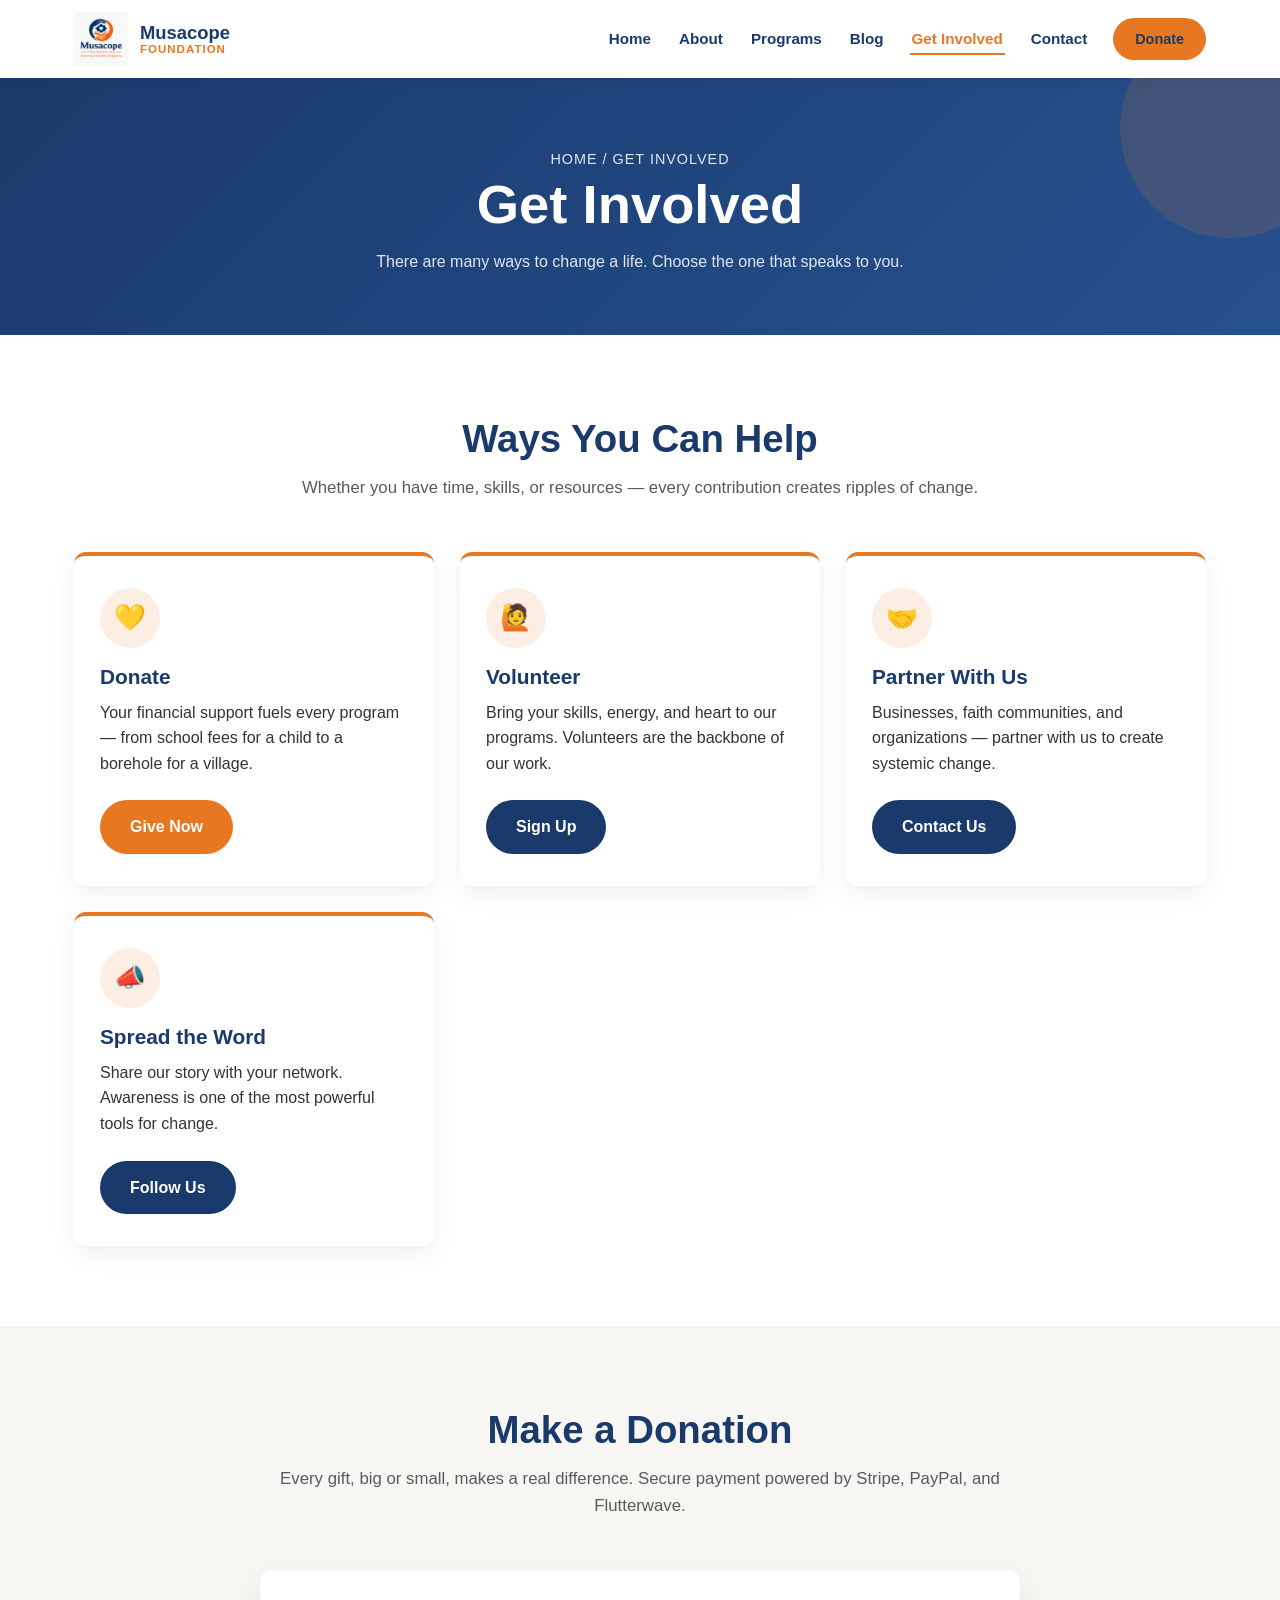
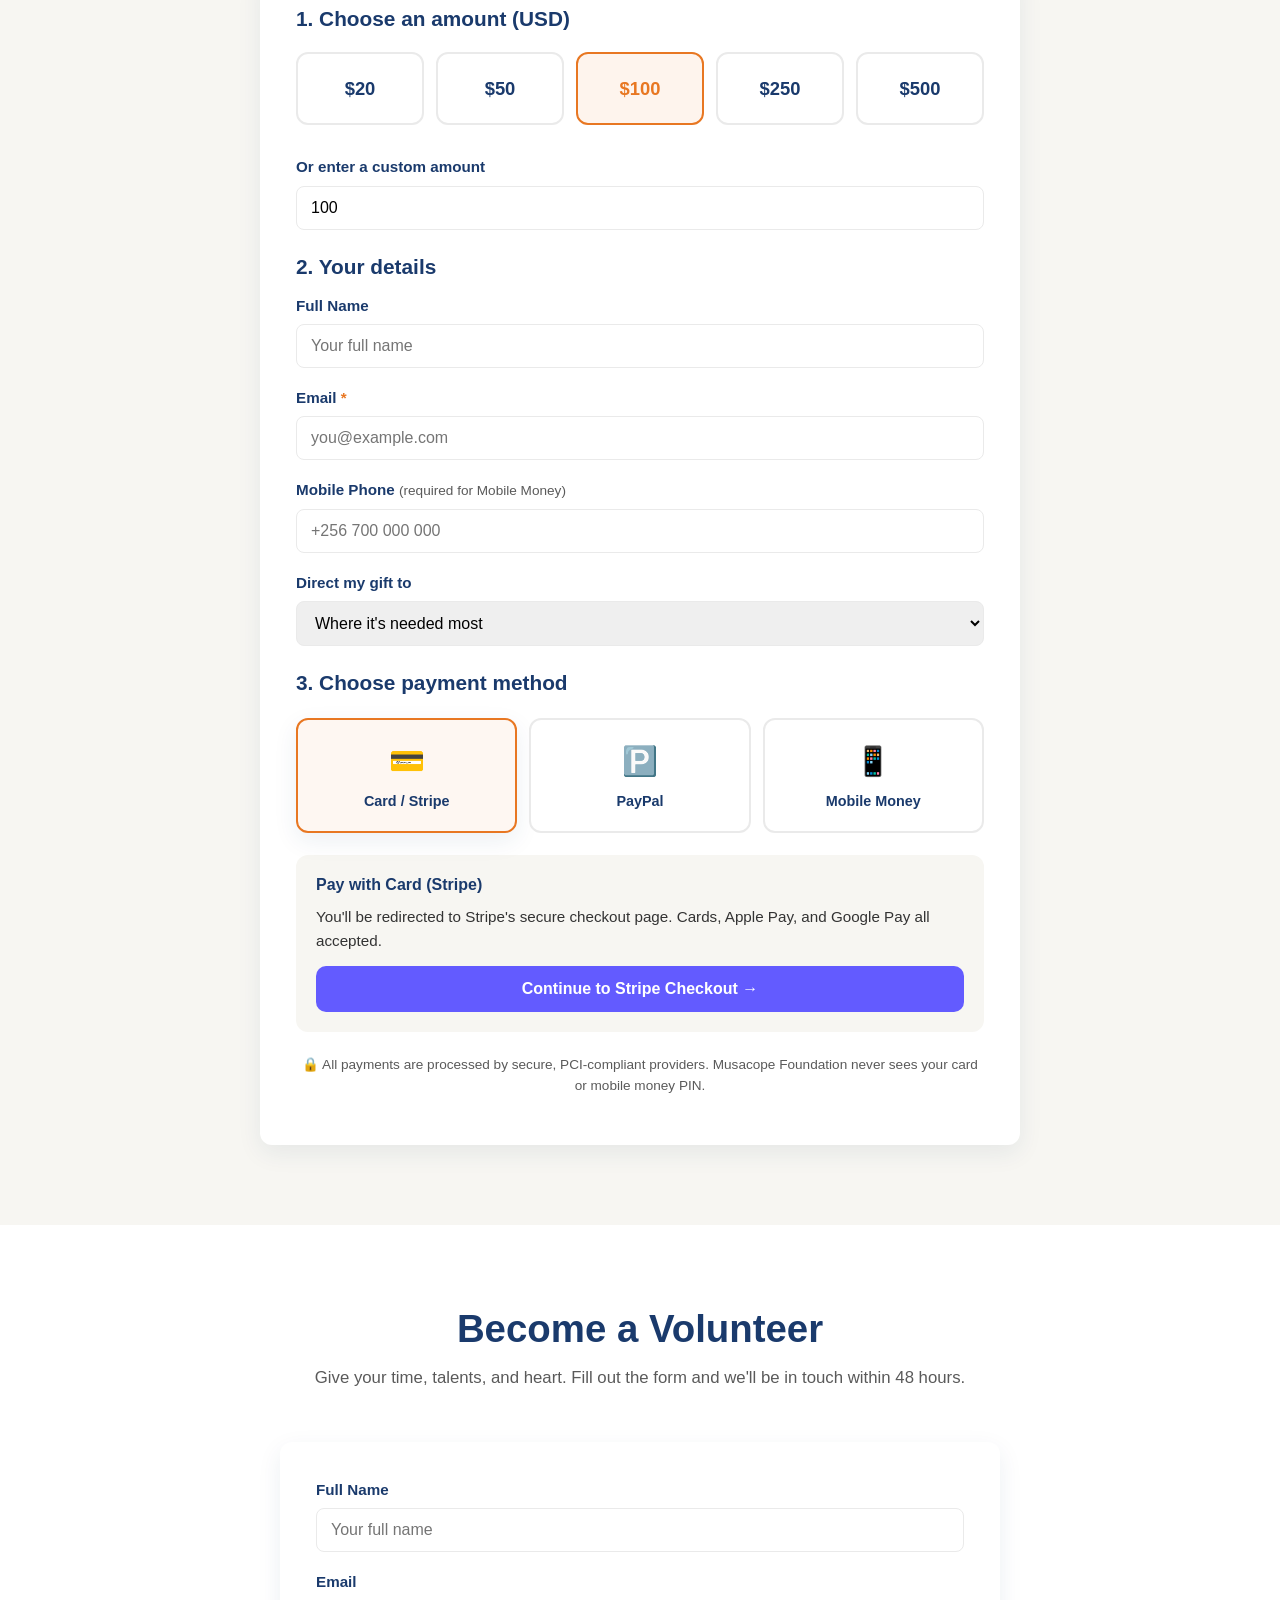
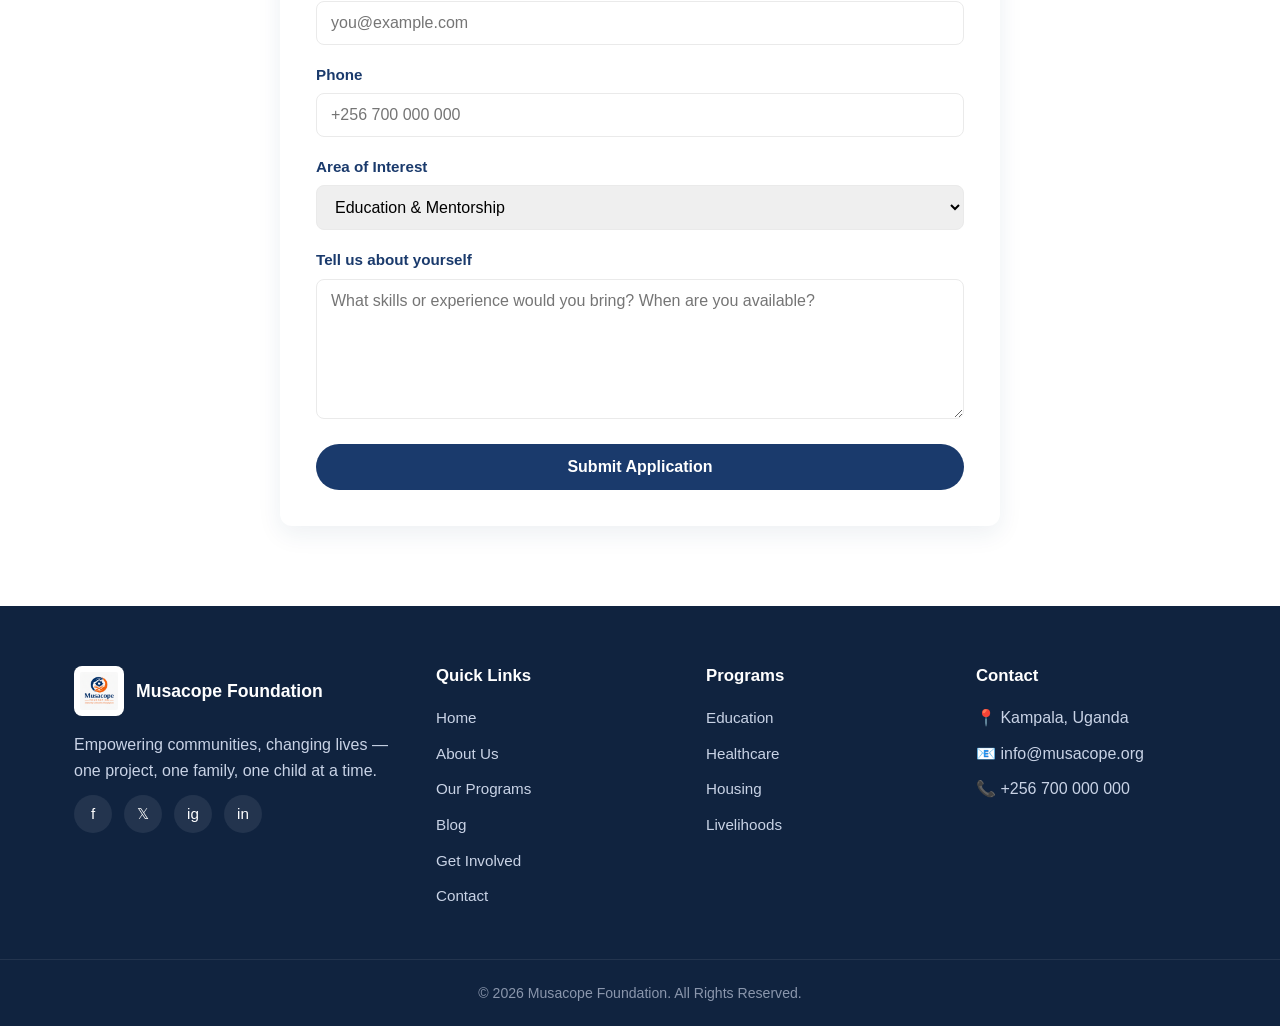
==== get-involved.html @ c52f3615 "Musacope Foundation Website" ====
<!DOCTYPE html>
<html lang="en">
<head>
  <meta charset="UTF-8" />
  <meta name="viewport" content="width=device-width, initial-scale=1.0" />
  <title>Get Involved | Musacope Foundation</title>
  <link rel="icon" href="images/logo.png" />
  <link rel="stylesheet" href="styles.css" />
</head>
<body>

  <nav class="navbar">
    <div class="nav-container">
      <a href="index.html" class="nav-logo">
        <img src="images/logo.png" alt="Musacope Foundation logo" />
        <div class="nav-logo-text"><span class="brand">Musacope</span><span class="sub">FOUNDATION</span></div>
      </a>
      <button class="hamburger" aria-label="Menu"><span></span><span></span><span></span></button>
      <ul class="nav-links">
        <li><a href="index.html">Home</a></li>
        <li><a href="about.html">About</a></li>
        <li><a href="programs.html">Programs</a></li>
        <li><a href="blog.html">Blog</a></li>
        <li><a href="get-involved.html">Get Involved</a></li>
        <li><a href="contact.html">Contact</a></li>
        <li><a href="#donate" class="btn btn-primary">Donate</a></li>
      </ul>
    </div>
  </nav>

  <header class="page-header">
    <div class="container">
      <p class="breadcrumb">Home / Get Involved</p>
      <h1>Get Involved</h1>
      <p>There are many ways to change a life. Choose the one that speaks to you.</p>
    </div>
  </header>

  <section>
    <div class="container">
      <h2 class="section-title">Ways You Can Help</h2>
      <p class="section-subtitle">Whether you have time, skills, or resources — every contribution creates ripples of change.</p>
      <div class="cards-grid">
        <div class="card">
          <div class="card-icon">💛</div><h3>Donate</h3>
          <p>Your financial support fuels every program — from school fees for a child to a borehole for a village.</p>
          <a href="#donate" class="btn btn-primary" style="margin-top:12px;">Give Now</a>
        </div>
        <div class="card">
          <div class="card-icon">🙋</div><h3>Volunteer</h3>
          <p>Bring your skills, energy, and heart to our programs. Volunteers are the backbone of our work.</p>
          <a href="#volunteer" class="btn btn-navy" style="margin-top:12px;">Sign Up</a>
        </div>
        <div class="card">
          <div class="card-icon">🤝</div><h3>Partner With Us</h3>
          <p>Businesses, faith communities, and organizations — partner with us to create systemic change.</p>
          <a href="contact.html" class="btn btn-navy" style="margin-top:12px;">Contact Us</a>
        </div>
        <div class="card">
          <div class="card-icon">📣</div><h3>Spread the Word</h3>
          <p>Share our story with your network. Awareness is one of the most powerful tools for change.</p>
          <a href="#" class="btn btn-navy" style="margin-top:12px;">Follow Us</a>
        </div>
      </div>
    </div>
  </section>

  <!-- DONATE with real payment options -->
  <section class="section-alt" id="donate">
    <div class="container">
      <h2 class="section-title">Make a Donation</h2>
      <p class="section-subtitle">Every gift, big or small, makes a real difference. Secure payment powered by Stripe, PayPal, and Flutterwave.</p>

      <div class="form-box" style="max-width:760px; margin:0 auto;">

        <h3 style="margin-bottom:14px;">1. Choose an amount (USD)</h3>
        <div class="donate-options">
          <div class="donate-option" data-amount="20">$20</div>
          <div class="donate-option" data-amount="50">$50</div>
          <div class="donate-option selected" data-amount="100">$100</div>
          <div class="donate-option" data-amount="250">$250</div>
          <div class="donate-option" data-amount="500">$500</div>
        </div>

        <div class="form-group">
          <label for="customAmount">Or enter a custom amount</label>
          <input type="number" id="customAmount" value="100" min="1" step="1" />
        </div>

        <h3 style="margin:24px 0 14px;">2. Your details</h3>
        <div class="form-group">
          <label for="donorName">Full Name</label>
          <input type="text" id="donorName" placeholder="Your full name" required />
        </div>
        <div class="form-group">
          <label for="donorEmail">Email <span style="color:var(--orange);">*</span></label>
          <input type="email" id="donorEmail" placeholder="you@example.com" required />
        </div>
        <div class="form-group">
          <label for="donorPhone">Mobile Phone <span style="color:var(--gray); font-weight:400; font-size:0.85rem;">(required for Mobile Money)</span></label>
          <input type="tel" id="donorPhone" placeholder="+256 700 000 000" />
        </div>
        <div class="form-group">
          <label for="cause">Direct my gift to</label>
          <select id="cause">
            <option value="general">Where it's needed most</option>
            <option value="education">Education</option>
            <option value="healthcare">Healthcare</option>
            <option value="shelter">Shelter & Housing</option>
            <option value="livelihoods">Livelihoods</option>
            <option value="wash">Water & Sanitation</option>
          </select>
        </div>

        <h3 style="margin:24px 0 14px;">3. Choose payment method</h3>
        <div class="payment-methods">
          <div class="payment-method selected" data-method="stripe">
            <span class="pm-icon">💳</span>
            <span class="pm-label">Card / Stripe</span>
          </div>
          <div class="payment-method" data-method="paypal">
            <span class="pm-icon">🅿️</span>
            <span class="pm-label">PayPal</span>
          </div>
          <div class="payment-method" data-method="momo">
            <span class="pm-icon">📱</span>
            <span class="pm-label">Mobile Money</span>
          </div>
        </div>

        <!-- Stripe panel -->
        <div class="payment-panel active" id="panel-stripe">
          <h4>Pay with Card (Stripe)</h4>
          <p>You'll be redirected to Stripe's secure checkout page. Cards, Apple Pay, and Google Pay all accepted.</p>
          <button id="payStripe" class="provider-btn provider-stripe">
            <span>Continue to Stripe Checkout →</span>
          </button>
        </div>

        <!-- PayPal panel -->
        <div class="payment-panel" id="panel-paypal">
          <h4>Pay with PayPal</h4>
          <p>Pay with your PayPal balance, bank account, or credit/debit card via PayPal.</p>
          <div id="paypal-buttons" style="margin-top:14px;"></div>
        </div>

        <!-- Mobile Money panel -->
        <div class="payment-panel" id="panel-momo">
          <h4>Pay with Mobile Money</h4>
          <p>Supports <strong>MTN Mobile Money</strong> & <strong>Airtel Money</strong> (Uganda), M-Pesa (Kenya), plus mobile money across Ghana, Tanzania, Rwanda, and more via Flutterwave. You'll receive a prompt on your phone to approve the payment.</p>
          <button id="payFlutterwave" class="provider-btn provider-flutterwave">
            <span>📱 Pay with Mobile Money</span>
          </button>
        </div>

        <div id="donationResult"></div>

        <p class="form-note" style="text-align:center; margin-top:22px;">🔒 All payments are processed by secure, PCI-compliant providers. Musacope Foundation never sees your card or mobile money PIN.</p>
      </div>
    </div>
  </section>

  <!-- VOLUNTEER -->
  <section id="volunteer">
    <div class="container">
      <h2 class="section-title">Become a Volunteer</h2>
      <p class="section-subtitle">Give your time, talents, and heart. Fill out the form and we'll be in touch within 48 hours.</p>

      <div class="form-box" style="max-width:720px; margin:0 auto;">
        <form class="js-formsubmit" action="https://formsubmit.co/info@musacope.org" method="POST">
          <!-- FormSubmit settings -->
          <input type="hidden" name="_subject" value="New Volunteer Application - Musacope Foundation">
          <input type="hidden" name="_template" value="table">
          <input type="hidden" name="_captcha" value="true">
          <input type="text" name="_honey" style="display:none">

          <div class="form-group"><label>Full Name</label><input type="text" name="name" placeholder="Your full name" required /></div>
          <div class="form-group"><label>Email</label><input type="email" name="email" placeholder="you@example.com" required /></div>
          <div class="form-group"><label>Phone</label><input type="tel" name="phone" placeholder="+256 700 000 000" /></div>
          <div class="form-group">
            <label>Area of Interest</label>
            <select name="area_of_interest">
              <option>Education & Mentorship</option>
              <option>Healthcare Outreach</option>
              <option>Community Projects</option>
              <option>Fundraising & Events</option>
              <option>Communications & Social Media</option>
              <option>Other</option>
            </select>
          </div>
          <div class="form-group"><label>Tell us about yourself</label><textarea name="message" placeholder="What skills or experience would you bring? When are you available?"></textarea></div>
          <button type="submit" class="btn btn-navy" style="width:100%;">Submit Application</button>
          <div class="form-message"></div>
        </form>
      </div>
    </div>
  </section>

  <footer>
    <div class="container">
      <div class="footer-grid">
        <div class="footer-col">
          <div class="footer-logo"><img src="images/logo.png" alt="Musacope Foundation" /><span class="brand">Musacope Foundation</span></div>
          <p style="color:#c9d3e6;">Empowering communities, changing lives — one project, one family, one child at a time.</p>
          <div class="socials"><a href="#">f</a><a href="#">𝕏</a><a href="#">ig</a><a href="#">in</a></div>
        </div>
        <div class="footer-col"><h4>Quick Links</h4><ul>
          <li><a href="index.html">Home</a></li><li><a href="about.html">About Us</a></li>
          <li><a href="programs.html">Our Programs</a></li><li><a href="blog.html">Blog</a></li>
          <li><a href="get-involved.html">Get Involved</a></li><li><a href="contact.html">Contact</a></li>
        </ul></div>
        <div class="footer-col"><h4>Programs</h4><ul>
          <li><a href="programs.html">Education</a></li><li><a href="programs.html">Healthcare</a></li>
          <li><a href="programs.html">Housing</a></li><li><a href="programs.html">Livelihoods</a></li>
        </ul></div>
        <div class="footer-col"><h4>Contact</h4><ul>
          <li>📍 Kampala, Uganda</li><li>📧 info@musacope.org</li><li>📞 +256 700 000 000</li>
        </ul></div>
      </div>
    </div>
    <div class="footer-bottom">
      &copy; <span id="year"></span> Musacope Foundation. All Rights Reserved.
      <script>document.getElementById('year').textContent = new Date().getFullYear();</script>
    </div>
  </footer>

  <!-- Payment provider scripts -->
  <script src="config.js"></script>
  <script>
    // Dynamically load PayPal SDK using the client ID from config
    (function() {
      const cid = window.MUSACOPE_CONFIG && window.MUSACOPE_CONFIG.paypalClientId;
      const cur = window.MUSACOPE_CONFIG && window.MUSACOPE_CONFIG.paypalCurrency || 'USD';
      if (cid && !cid.includes('YOUR_PAYPAL')) {
        const s = document.createElement('script');
        s.src = `https://www.paypal.com/sdk/js?client-id=${encodeURIComponent(cid)}&currency=${cur}&intent=capture`;
        s.setAttribute('data-namespace', 'paypal');
        document.head.appendChild(s);
      }
    })();
  </script>
  <script src="https://checkout.flutterwave.com/v3.js"></script>
  <script src="script.js"></script>
</body>
</html>
---- styles.css ----
/* ==========================================================================
   Musacope Foundation - Global Stylesheet
   Colors: Navy #1a3a6c, Orange #e87722, Off-white #f7f6f2
   ========================================================================== */

:root {
  --navy: #1a3a6c;
  --navy-dark: #122a52;
  --navy-light: #26518f;
  --orange: #e87722;
  --orange-dark: #c9631a;
  --cream: #f7f6f2;
  --gray: #5a5a5a;
  --light-gray: #eaeaea;
  --white: #ffffff;
  --radius: 12px;
  --shadow: 0 8px 24px rgba(26, 58, 108, 0.08);
  --shadow-lg: 0 12px 40px rgba(26, 58, 108, 0.15);
  --transition: 0.3s ease;
}

* { margin: 0; padding: 0; box-sizing: border-box; }
html { scroll-behavior: smooth; }
body {
  font-family: 'Segoe UI', -apple-system, Roboto, Helvetica, Arial, sans-serif;
  color: #222; line-height: 1.6; background: var(--white);
}
img { max-width: 100%; display: block; }
a { color: var(--navy); text-decoration: none; transition: color var(--transition); }
a:hover { color: var(--orange); }
.container { max-width: 1180px; margin: 0 auto; padding: 0 24px; }

h1, h2, h3, h4 { color: var(--navy); font-weight: 700; line-height: 1.25; }
h1 { font-size: clamp(2rem, 4.5vw, 3.4rem); }
h2 { font-size: clamp(1.6rem, 3vw, 2.4rem); margin-bottom: 16px; }
h3 { font-size: 1.3rem; margin-bottom: 10px; }
p { margin-bottom: 12px; color: #333; }

/* Buttons */
.btn {
  display: inline-block; padding: 12px 28px; border-radius: 999px;
  font-weight: 600; font-size: 1rem; cursor: pointer;
  border: 2px solid transparent; transition: all var(--transition); text-align: center;
}
.btn-primary { background: var(--orange); color: var(--white); }
.btn-primary:hover { background: var(--orange-dark); color: var(--white); transform: translateY(-2px); box-shadow: var(--shadow-lg); }
.btn-outline { background: transparent; color: var(--white); border-color: var(--white); }
.btn-outline:hover { background: var(--white); color: var(--navy); }
.btn-navy { background: var(--navy); color: var(--white); }
.btn-navy:hover { background: var(--navy-dark); color: var(--white); transform: translateY(-2px); }

/* Navbar */
.navbar { position: sticky; top: 0; background: var(--white); box-shadow: 0 2px 12px rgba(0, 0, 0, 0.06); z-index: 1000; }
.nav-container { max-width: 1180px; margin: 0 auto; padding: 12px 24px; display: flex; justify-content: space-between; align-items: center; }
.nav-logo { display: flex; align-items: center; gap: 12px; }
.nav-logo img { height: 54px; width: auto; }
.nav-logo-text { display: flex; flex-direction: column; line-height: 1.1; }
.nav-logo-text .brand { color: var(--navy); font-weight: 800; font-size: 1.15rem; }
.nav-logo-text .sub { color: var(--orange); font-size: 0.72rem; font-weight: 600; letter-spacing: 1px; }
.nav-links { display: flex; gap: 24px; align-items: center; list-style: none; }
.nav-links a { color: var(--navy); font-weight: 600; font-size: 0.95rem; padding: 6px 2px; border-bottom: 2px solid transparent; }
.nav-links a:hover, .nav-links a.active { color: var(--orange); border-bottom-color: var(--orange); }
.nav-links .btn { padding: 8px 20px; font-size: 0.9rem; border-bottom: none; }
.nav-links .btn:hover { border-bottom: none; }
.hamburger { display: none; flex-direction: column; gap: 5px; background: none; border: none; cursor: pointer; }
.hamburger span { width: 26px; height: 3px; background: var(--navy); border-radius: 2px; transition: var(--transition); }

/* Hero */
.hero { background: linear-gradient(135deg, var(--navy) 0%, var(--navy-light) 100%); color: var(--white); padding: 90px 0 100px; position: relative; overflow: hidden; }
.hero::before { content: ''; position: absolute; top: -80px; right: -80px; width: 320px; height: 320px; background: var(--orange); opacity: 0.15; border-radius: 50%; }
.hero::after { content: ''; position: absolute; bottom: -100px; left: -100px; width: 260px; height: 260px; background: var(--orange); opacity: 0.08; border-radius: 50%; }
.hero-content { position: relative; z-index: 2; max-width: 780px; }
.hero h1 { color: var(--white); margin-bottom: 20px; }
.hero .tagline { color: var(--orange); font-size: 1.15rem; font-style: italic; font-weight: 500; margin-bottom: 22px; }
.hero p { color: #e9ecf4; font-size: 1.08rem; margin-bottom: 32px; }
.hero-buttons { display: flex; gap: 16px; flex-wrap: wrap; }

/* Sections */
section { padding: 80px 0; }
.section-title { text-align: center; margin-bottom: 12px; }
.section-subtitle { text-align: center; color: var(--gray); max-width: 720px; margin: 0 auto 50px; font-size: 1.05rem; }
.section-alt { background: var(--cream); }

/* Cards */
.cards-grid { display: grid; grid-template-columns: repeat(auto-fit, minmax(280px, 1fr)); gap: 26px; }
.card { background: var(--white); padding: 32px 26px; border-radius: var(--radius); box-shadow: var(--shadow); border-top: 4px solid var(--orange); transition: transform var(--transition), box-shadow var(--transition); }
.card:hover { transform: translateY(-6px); box-shadow: var(--shadow-lg); }
.card-icon { width: 60px; height: 60px; border-radius: 50%; background: rgba(232, 119, 34, 0.12); color: var(--orange); display: flex; align-items: center; justify-content: center; font-size: 1.6rem; margin-bottom: 16px; }

/* Two col */
.two-col { display: grid; grid-template-columns: 1fr 1fr; gap: 50px; align-items: center; }
.two-col .image-box { background: linear-gradient(135deg, var(--navy), var(--orange)); border-radius: var(--radius); padding: 30px; text-align: center; box-shadow: var(--shadow-lg); }
.two-col .image-box img { margin: 0 auto; max-width: 320px; }

/* Stats */
.stats { background: var(--navy); color: var(--white); padding: 60px 0; }
.stats-grid { display: grid; grid-template-columns: repeat(auto-fit, minmax(180px, 1fr)); gap: 30px; text-align: center; }
.stat-num { font-size: 2.8rem; font-weight: 800; color: var(--orange); display: block; line-height: 1; }
.stat-label { color: #d5dbea; font-size: 0.95rem; margin-top: 6px; }

/* CTA banner */
.cta-banner { background: linear-gradient(135deg, var(--orange) 0%, var(--orange-dark) 100%); color: var(--white); padding: 70px 0; text-align: center; }
.cta-banner h2 { color: var(--white); }
.cta-banner p { color: #ffe9d6; max-width: 640px; margin: 12px auto 28px; font-size: 1.05rem; }

/* Program items */
.program-item { display: grid; grid-template-columns: 1fr 2fr; gap: 30px; background: var(--white); padding: 30px; border-radius: var(--radius); box-shadow: var(--shadow); margin-bottom: 26px; align-items: center; }
.program-item .program-visual { background: var(--cream); border-radius: var(--radius); padding: 30px; text-align: center; font-size: 3.2rem; color: var(--orange); }
.program-item h3 { color: var(--navy); }
.program-item ul { margin-top: 10px; padding-left: 20px; }
.program-item li { margin-bottom: 6px; color: #333; }

/* Contact/Forms */
.contact-wrap { display: grid; grid-template-columns: 1fr 1.4fr; gap: 40px; }
.contact-info { background: var(--navy); color: var(--white); padding: 36px; border-radius: var(--radius); }
.contact-info h3 { color: var(--white); }
.contact-info p, .contact-info a { color: #e6ecf7; }
.contact-info a:hover { color: var(--orange); }
.contact-item { display: flex; gap: 14px; margin-bottom: 22px; align-items: flex-start; }
.contact-item .icon { min-width: 40px; height: 40px; border-radius: 50%; background: rgba(255, 255, 255, 0.12); display: flex; align-items: center; justify-content: center; color: var(--orange); font-size: 1.1rem; }

.form-box { background: var(--white); padding: 36px; border-radius: var(--radius); box-shadow: var(--shadow); }
.form-group { margin-bottom: 18px; }
.form-group label { display: block; font-weight: 600; margin-bottom: 6px; color: var(--navy); font-size: 0.95rem; }
.form-group input, .form-group textarea, .form-group select {
  width: 100%; padding: 12px 14px; border: 1.5px solid var(--light-gray); border-radius: 8px;
  font-size: 1rem; font-family: inherit; transition: border-color var(--transition);
}
.form-group input:focus, .form-group textarea:focus, .form-group select:focus { outline: none; border-color: var(--orange); }
.form-group textarea { min-height: 140px; resize: vertical; }
.form-note { color: var(--gray); font-size: 0.85rem; margin-top: -10px; }

/* Donate options */
.donate-options { display: grid; grid-template-columns: repeat(auto-fit, minmax(120px, 1fr)); gap: 12px; margin: 20px 0 30px; }
.donate-option { padding: 20px 10px; text-align: center; border: 2px solid var(--light-gray); border-radius: var(--radius); font-weight: 700; font-size: 1.15rem; color: var(--navy); cursor: pointer; transition: var(--transition); background: var(--white); }
.donate-option:hover, .donate-option.selected { border-color: var(--orange); background: rgba(232, 119, 34, 0.08); color: var(--orange); }

/* Payment methods */
.payment-methods { display: grid; grid-template-columns: repeat(3, 1fr); gap: 12px; margin: 22px 0; }
.payment-method {
  padding: 18px 10px; text-align: center; border: 2px solid var(--light-gray);
  border-radius: var(--radius); cursor: pointer; transition: var(--transition);
  background: var(--white); font-weight: 600; color: var(--navy);
  display: flex; flex-direction: column; align-items: center; gap: 6px;
}
.payment-method:hover, .payment-method.selected { border-color: var(--orange); background: rgba(232, 119, 34, 0.06); }
.payment-method.selected { box-shadow: var(--shadow); }
.payment-method .pm-icon { font-size: 1.8rem; }
.payment-method .pm-label { font-size: 0.9rem; }
.payment-panel { display: none; padding: 20px; background: var(--cream); border-radius: var(--radius); margin-bottom: 20px; }
.payment-panel.active { display: block; }
.payment-panel h4 { margin-bottom: 10px; color: var(--navy); }
.payment-panel p { font-size: 0.95rem; color: #333; }

/* Payment provider buttons */
.provider-btn {
  display: flex; align-items: center; justify-content: center; gap: 10px;
  width: 100%; padding: 14px 20px; border-radius: 10px; border: none;
  font-weight: 700; font-size: 1rem; cursor: pointer; transition: var(--transition);
  margin-top: 10px;
}
.provider-btn:hover { transform: translateY(-2px); box-shadow: var(--shadow-lg); }
.provider-stripe { background: #635bff; color: white; }
.provider-paypal { background: #ffc439; color: #003087; }
.provider-flutterwave { background: #f5a623; color: white; }

/* Page header */
.page-header { background: linear-gradient(135deg, var(--navy) 0%, var(--navy-light) 100%); color: var(--white); padding: 70px 0 60px; text-align: center; position: relative; overflow: hidden; }
.page-header::before { content: ''; position: absolute; top: -60px; right: -60px; width: 220px; height: 220px; background: var(--orange); opacity: 0.15; border-radius: 50%; }
.page-header h1 { color: var(--white); margin-bottom: 10px; }
.page-header p { color: #e0e6f2; max-width: 620px; margin: 0 auto; }
.breadcrumb { color: var(--orange); font-size: 0.9rem; margin-bottom: 12px; letter-spacing: 1px; text-transform: uppercase; }

/* Values */
.value-list { list-style: none; margin-top: 20px; }
.value-list li { padding-left: 34px; position: relative; margin-bottom: 14px; color: #333; }
.value-list li::before { content: '✓'; position: absolute; left: 0; top: 0; width: 24px; height: 24px; background: var(--orange); color: var(--white); border-radius: 50%; display: flex; align-items: center; justify-content: center; font-size: 0.8rem; font-weight: 700; }

/* Blog */
.blog-grid { display: grid; grid-template-columns: repeat(auto-fit, minmax(300px, 1fr)); gap: 30px; }
.blog-card {
  background: var(--white); border-radius: var(--radius); overflow: hidden;
  box-shadow: var(--shadow); transition: var(--transition); display: flex; flex-direction: column;
}
.blog-card:hover { transform: translateY(-6px); box-shadow: var(--shadow-lg); }
.blog-card-image {
  height: 200px; background: linear-gradient(135deg, var(--navy), var(--orange));
  display: flex; align-items: center; justify-content: center;
  color: white; font-size: 4rem;
}
.blog-card-image.education { background: linear-gradient(135deg, #1a3a6c, #26518f); }
.blog-card-image.health { background: linear-gradient(135deg, #e87722, #c9631a); }
.blog-card-image.community { background: linear-gradient(135deg, #1a3a6c, #e87722); }
.blog-card-body { padding: 24px; flex: 1; display: flex; flex-direction: column; }
.blog-meta { display: flex; gap: 12px; font-size: 0.85rem; color: var(--gray); margin-bottom: 10px; }
.blog-tag { background: rgba(232, 119, 34, 0.12); color: var(--orange); padding: 3px 12px; border-radius: 999px; font-weight: 600; font-size: 0.78rem; text-transform: uppercase; }
.blog-card h3 { margin-bottom: 10px; }
.blog-card p { color: #555; flex: 1; }
.blog-card .read-more { color: var(--orange); font-weight: 600; margin-top: 12px; display: inline-block; }
.blog-card .read-more:hover { color: var(--orange-dark); }

/* Blog article */
.article-hero {
  background: linear-gradient(135deg, var(--navy), var(--navy-light));
  color: white; padding: 80px 0 60px; position: relative; overflow: hidden;
}
.article-hero::before { content: ''; position: absolute; top: -80px; right: -80px; width: 260px; height: 260px; background: var(--orange); opacity: 0.15; border-radius: 50%; }
.article-hero .container { max-width: 820px; position: relative; z-index: 2; }
.article-hero h1 { color: white; margin: 12px 0 20px; }
.article-meta { display: flex; gap: 20px; align-items: center; color: #d5dbea; font-size: 0.95rem; flex-wrap: wrap; }
.article-body { max-width: 780px; margin: 0 auto; padding: 60px 24px; }
.article-body h2 { margin-top: 36px; }
.article-body h3 { margin-top: 26px; }
.article-body p { font-size: 1.05rem; margin-bottom: 18px; color: #333; }
.article-body blockquote {
  border-left: 4px solid var(--orange); padding: 12px 20px; margin: 24px 0;
  background: var(--cream); font-style: italic; color: #444; border-radius: 0 8px 8px 0;
}
.article-body ul, .article-body ol { padding-left: 24px; margin-bottom: 18px; }
.article-body li { margin-bottom: 8px; color: #333; }
.article-body img { border-radius: var(--radius); margin: 24px 0; }
.article-image-placeholder {
  height: 300px; border-radius: var(--radius); margin: 24px 0;
  background: linear-gradient(135deg, var(--navy), var(--orange));
  display: flex; align-items: center; justify-content: center; color: white; font-size: 5rem;
}
.share-box { display: flex; gap: 12px; align-items: center; padding: 20px 0; border-top: 1px solid var(--light-gray); border-bottom: 1px solid var(--light-gray); margin-top: 30px; }
.share-box span { color: var(--gray); font-weight: 600; }
.share-btn { width: 38px; height: 38px; border-radius: 50%; background: var(--navy); color: white; display: flex; align-items: center; justify-content: center; transition: var(--transition); }
.share-btn:hover { background: var(--orange); color: white; transform: translateY(-2px); }

/* Success / alert message */
.alert { padding: 14px 18px; border-radius: 8px; margin: 16px 0; font-weight: 500; }
.alert-success { background: rgba(38, 194, 129, 0.12); color: #1a7a4c; border: 1px solid rgba(38, 194, 129, 0.3); }
.alert-info { background: rgba(26, 58, 108, 0.08); color: var(--navy); border: 1px solid rgba(26, 58, 108, 0.2); }
.alert-warning { background: rgba(232, 119, 34, 0.12); color: var(--orange-dark); border: 1px solid rgba(232, 119, 34, 0.3); }

/* Footer */
footer { background: #10233f; color: #c9d3e6; padding: 60px 0 0; }
.footer-grid { display: grid; grid-template-columns: 1.4fr 1fr 1fr 1fr; gap: 40px; margin-bottom: 40px; }
.footer-col h4 { color: var(--white); margin-bottom: 18px; font-size: 1.05rem; }
.footer-col ul { list-style: none; }
.footer-col li { margin-bottom: 10px; }
.footer-col a { color: #c9d3e6; font-size: 0.95rem; }
.footer-col a:hover { color: var(--orange); }
.footer-logo { display: flex; gap: 12px; align-items: center; margin-bottom: 16px; }
.footer-logo img { height: 50px; background: var(--white); padding: 6px; border-radius: 8px; }
.footer-logo .brand { color: var(--white); font-weight: 700; font-size: 1.1rem; }
.socials { display: flex; gap: 12px; margin-top: 12px; }
.socials a { width: 38px; height: 38px; border-radius: 50%; background: rgba(255, 255, 255, 0.08); display: flex; align-items: center; justify-content: center; color: var(--white); font-size: 0.95rem; transition: var(--transition); }
.socials a:hover { background: var(--orange); transform: translateY(-2px); }
.footer-bottom { border-top: 1px solid rgba(255, 255, 255, 0.08); padding: 22px 0; text-align: center; font-size: 0.88rem; color: #8a96ac; }

/* Responsive */
@media (max-width: 900px) {
  .two-col, .contact-wrap { grid-template-columns: 1fr; }
  .program-item { grid-template-columns: 1fr; }
  .footer-grid { grid-template-columns: 1fr 1fr; }
}
@media (max-width: 720px) {
  .hamburger { display: flex; }
  .nav-links {
    position: absolute; top: 100%; left: 0; right: 0;
    background: var(--white); flex-direction: column; gap: 0; padding: 20px;
    box-shadow: 0 8px 20px rgba(0, 0, 0, 0.1);
    transform: translateY(-10px); opacity: 0; pointer-events: none; transition: var(--transition);
  }
  .nav-links.active { transform: translateY(0); opacity: 1; pointer-events: auto; }
  .nav-links li { width: 100%; padding: 10px 0; border-bottom: 1px solid var(--light-gray); }
  .hero { padding: 60px 0; }
  section { padding: 60px 0; }
  .footer-grid { grid-template-columns: 1fr; }
  .payment-methods { grid-template-columns: 1fr; }
}
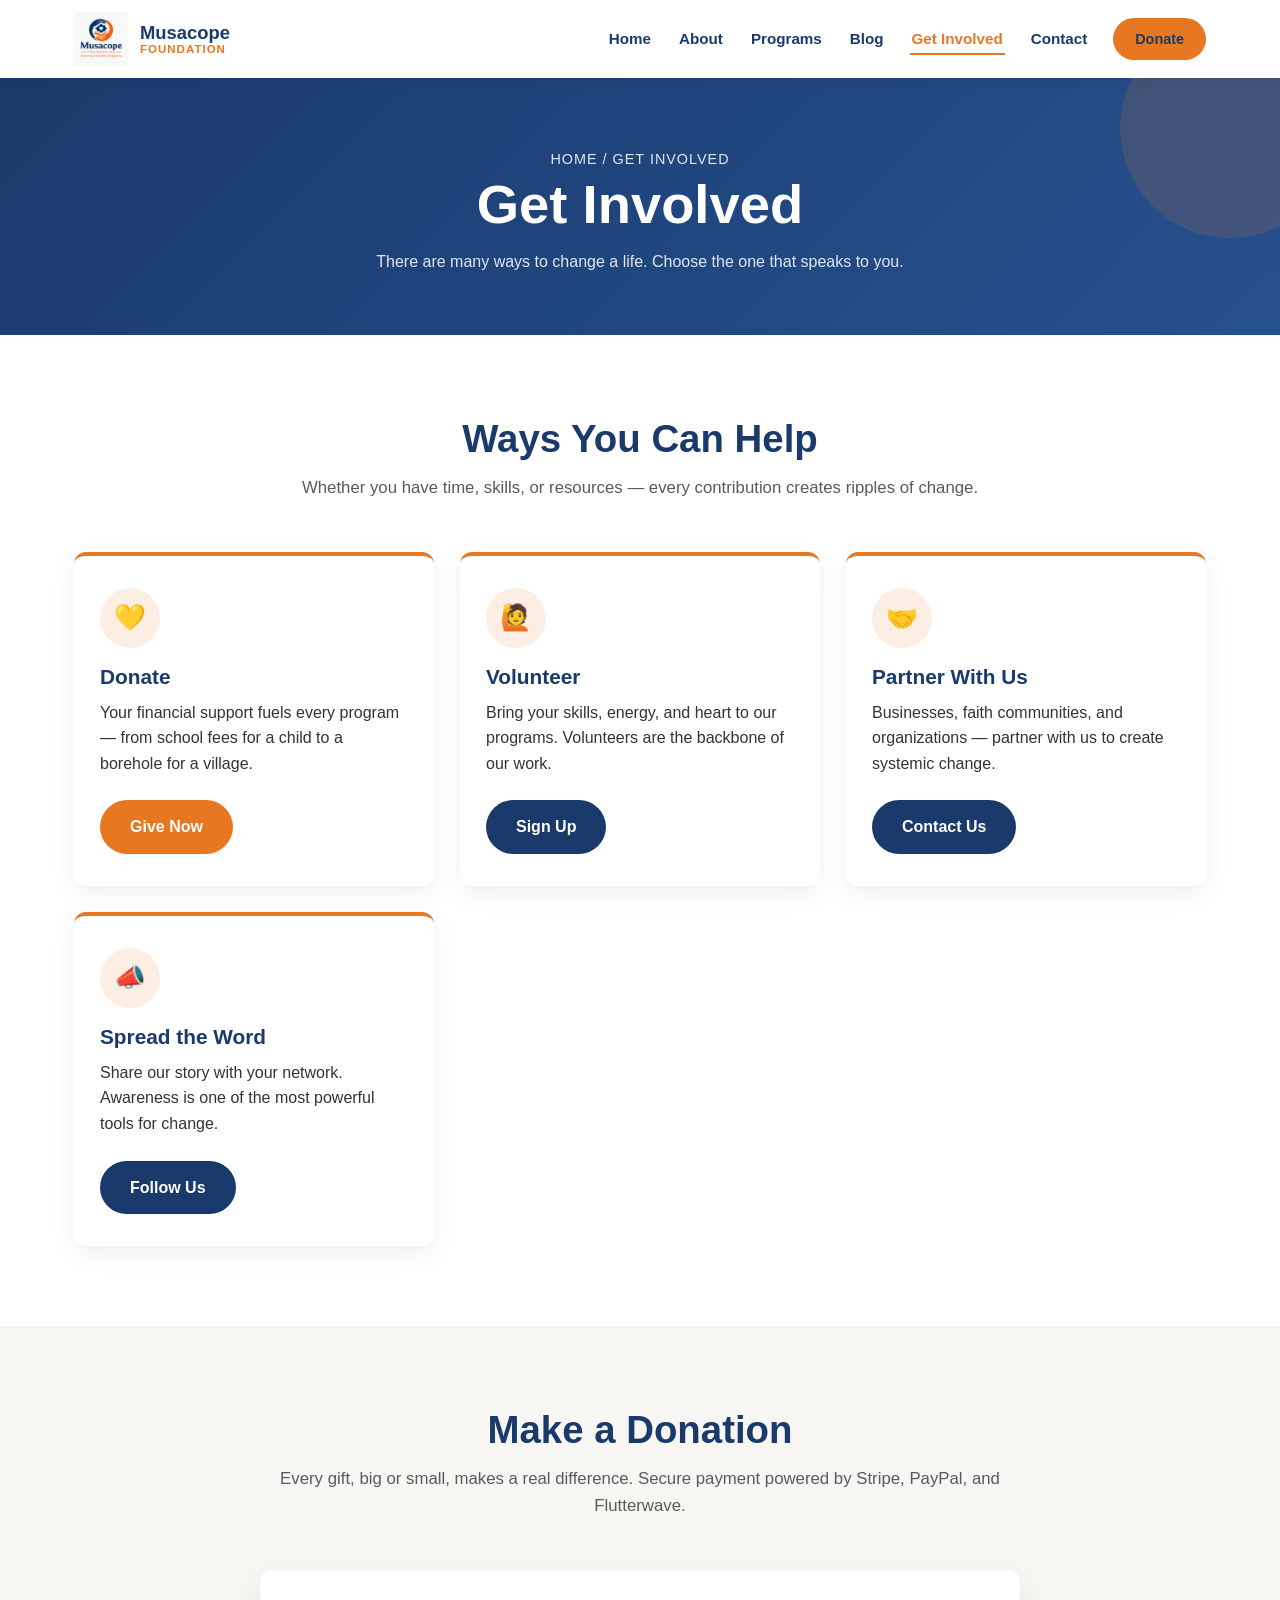
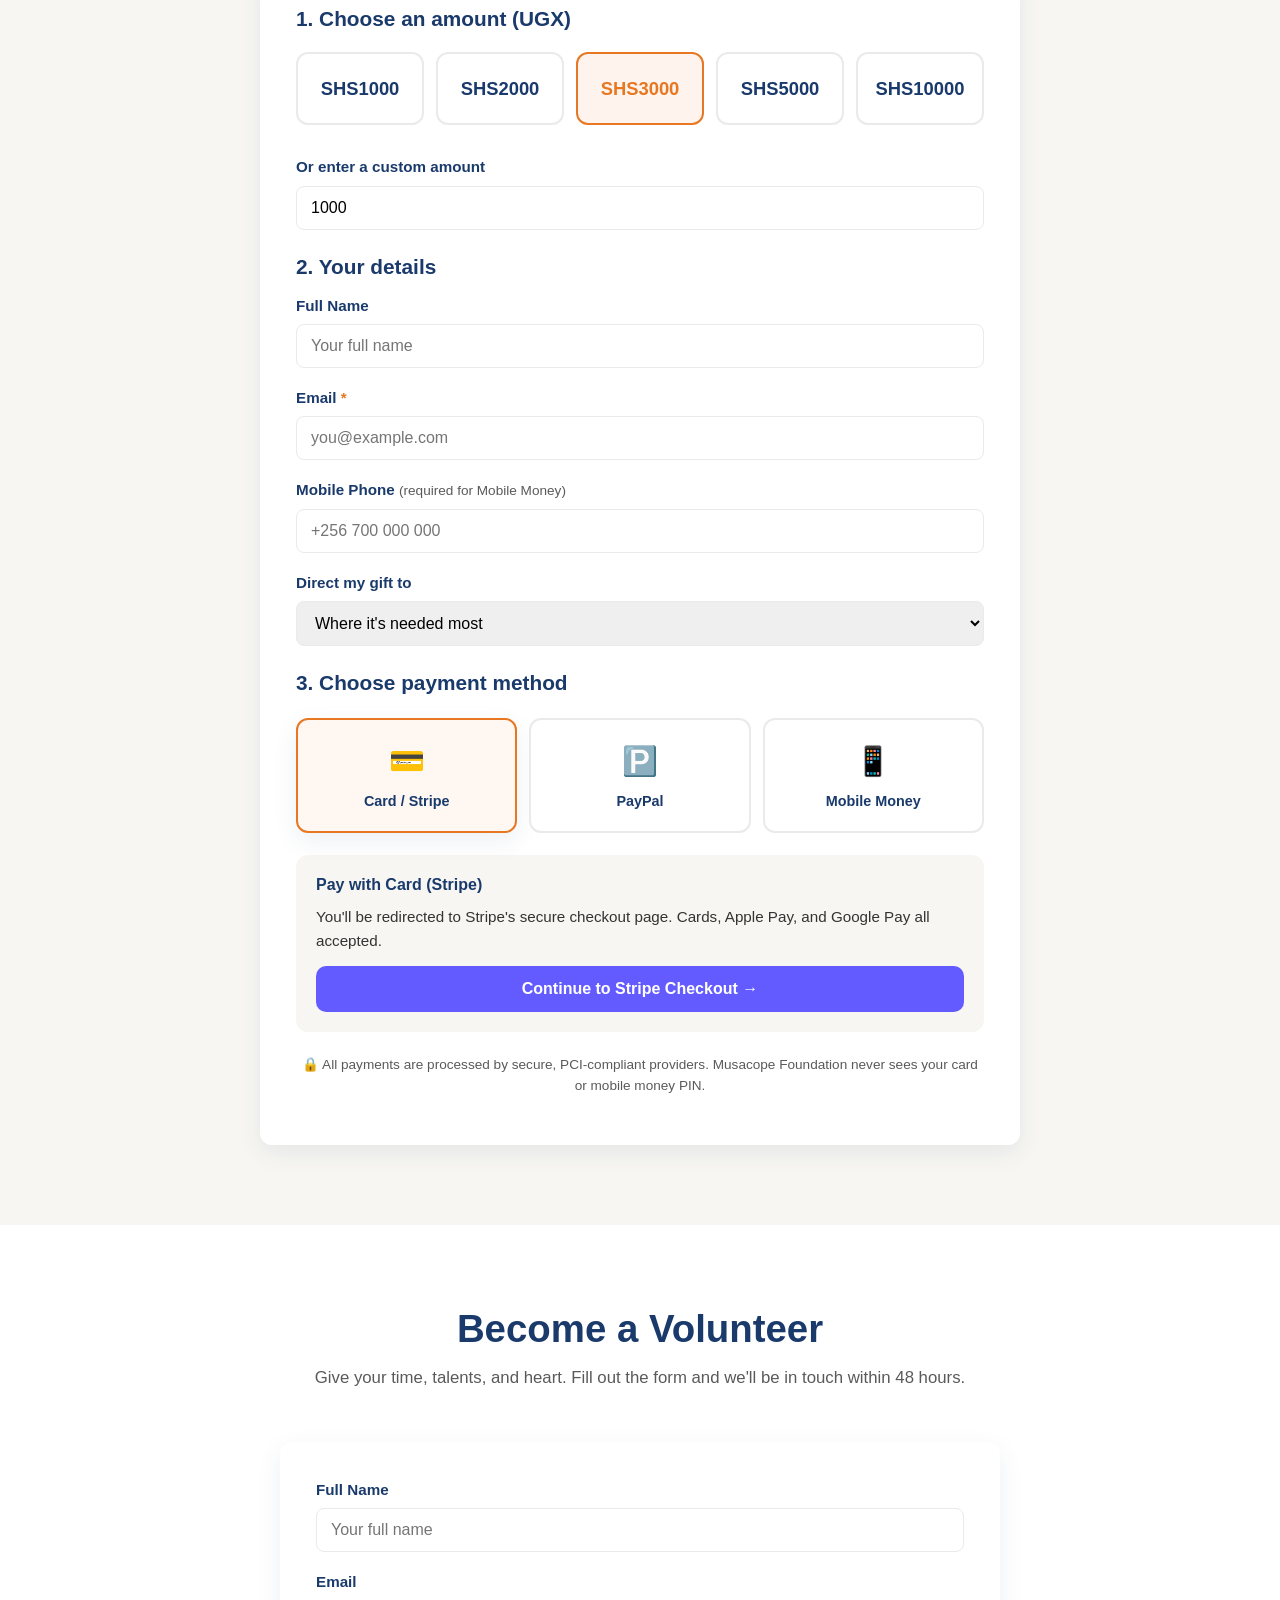
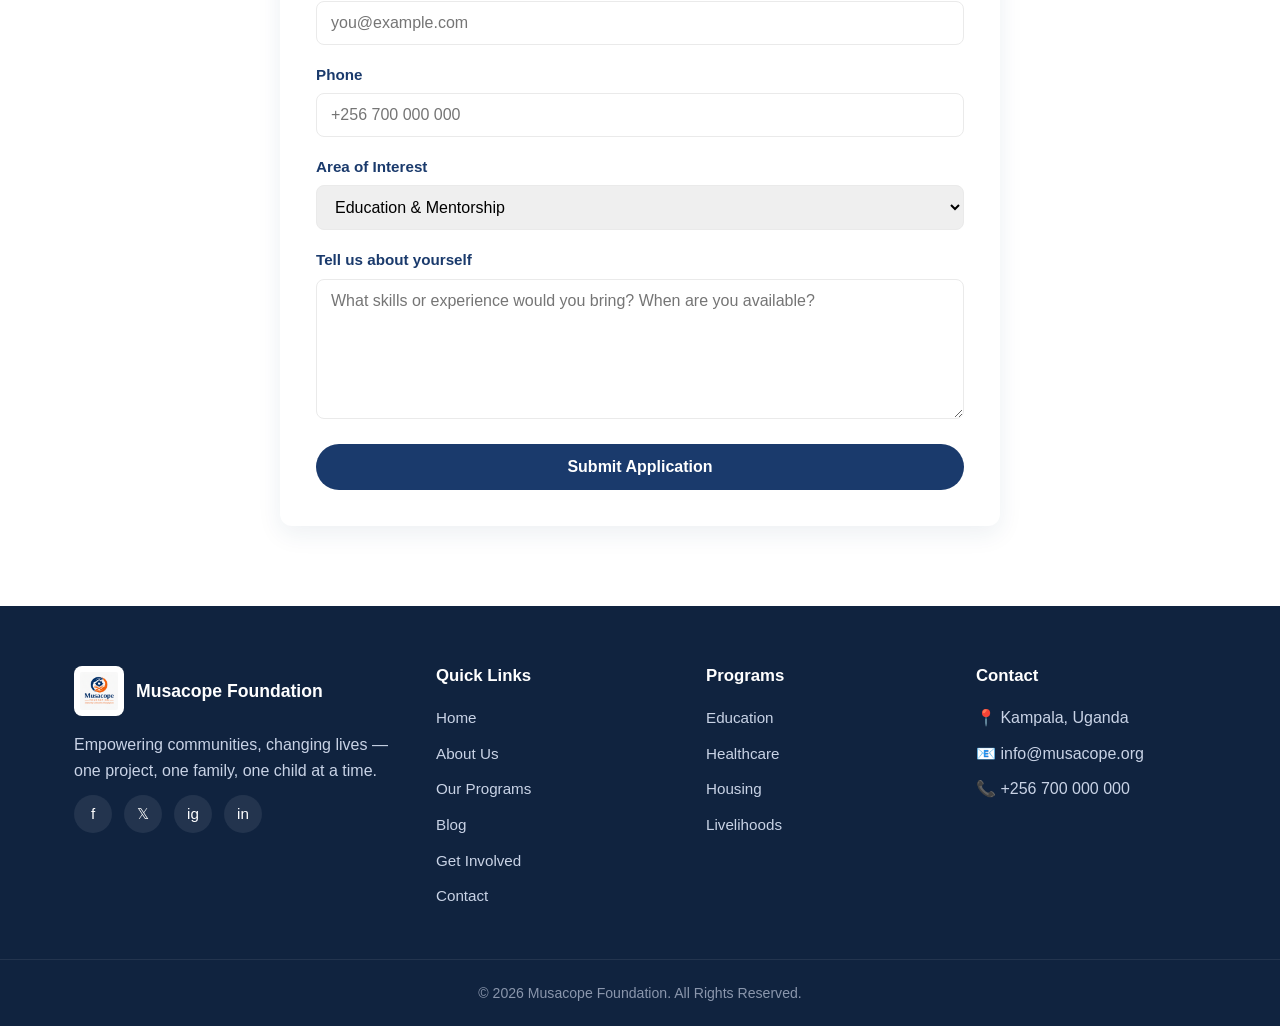
==== commit 7cef07dd: "changedcurrency to UGX" ====
--- a/get-involved.html
+++ b/get-involved.html
@@ -73,18 +73,18 @@
 
       <div class="form-box" style="max-width:760px; margin:0 auto;">
 
-        <h3 style="margin-bottom:14px;">1. Choose an amount (USD)</h3>
+        <h3 style="margin-bottom:14px;">1. Choose an amount (UGX)</h3>
         <div class="donate-options">
-          <div class="donate-option" data-amount="20">$20</div>
-          <div class="donate-option" data-amount="50">$50</div>
-          <div class="donate-option selected" data-amount="100">$100</div>
-          <div class="donate-option" data-amount="250">$250</div>
-          <div class="donate-option" data-amount="500">$500</div>
+          <div class="donate-option" data-amount="1000">SHS1000</div>
+          <div class="donate-option" data-amount="2000">SHS2000</div>
+          <div class="donate-option selected" data-amount="3000">SHS3000</div>
+          <div class="donate-option" data-amount="5000">SHS5000</div>
+          <div class="donate-option" data-amount="10000">SHS10000</div>
         </div>
 
         <div class="form-group">
           <label for="customAmount">Or enter a custom amount</label>
-          <input type="number" id="customAmount" value="100" min="1" step="1" />
+          <input type="number" id="customAmount" value="1000" min="1" step="1" />
         </div>
 
         <h3 style="margin:24px 0 14px;">2. Your details</h3>
